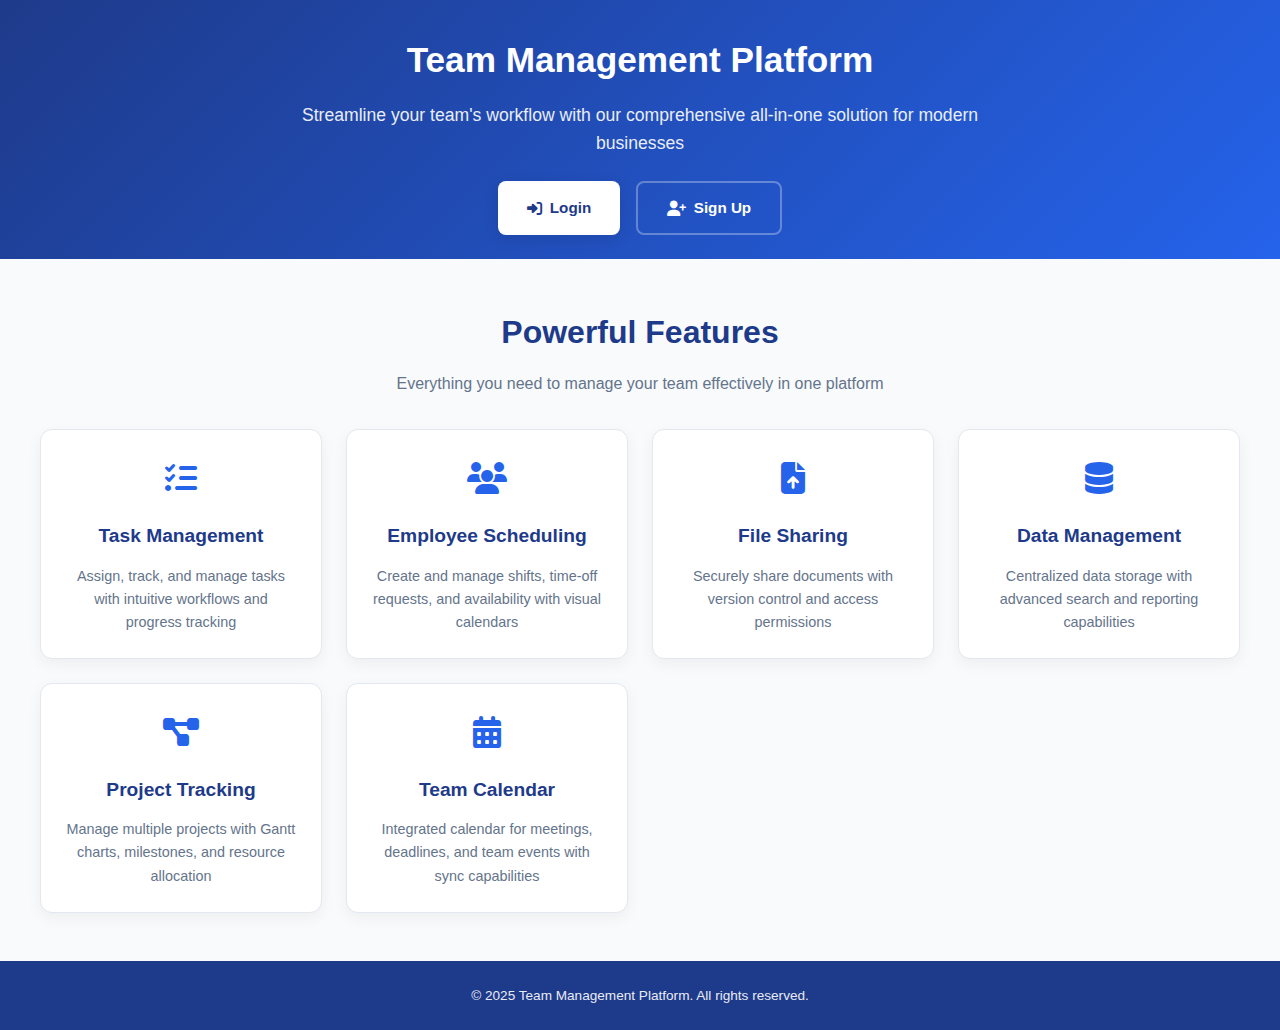
==== index.html @ 7d3462fd "Update index.html" ====
<!DOCTYPE html>
<html lang="en">
<head>
    <meta charset="UTF-8">
    <meta name="viewport" content="width=device-width, initial-scale=1.0">
    <title>Team Management Platform</title>
    <link rel="stylesheet" href="https://cdnjs.cloudflare.com/ajax/libs/font-awesome/6.4.0/css/all.min.css">
    <style>
        :root {
            --primary: #2563eb;
            --primary-dark: #1e3a8a;
            --secondary: #10b981;
            --dark: #1e293b;
            --light: #f8fafc;
            --gray: #64748b;
            --light-gray: #e2e8f0;
        }
        
        * {
            margin: 0;
            padding: 0;
            box-sizing: border-box;
            font-family: 'Segoe UI', Tahoma, Geneva, Verdana, sans-serif;
        }
        
        body {
            background-color: var(--light);
            color: var(--dark);
            line-height: 1.6;
        }
        
        /* Header Styles */
        header {
            background: linear-gradient(135deg, var(--primary-dark) 0%, var(--primary) 100%);
            color: white;
            padding: 2rem 1rem 1.5rem;
            text-align: center;
            position: relative;
            overflow: hidden;
        }
        
        .header-content {
            max-width: 1200px;
            margin: 0 auto;
            position: relative;
            z-index: 2;
        }
        
        h1 {
            font-size: 2.2rem;
            margin-bottom: 0.8rem;
            font-weight: 800;
        }
        
        .subtitle {
            font-size: 1.1rem;
            opacity: 0.9;
            margin-bottom: 1.5rem;
            max-width: 700px;
            margin-left: auto;
            margin-right: auto;
        }
        
        /* Main Content */
        .main-content {
            padding: 3rem 1rem;
        }
        
        .container {
            max-width: 1200px;
            margin: 0 auto;
        }
        
        .section-title {
            text-align: center;
            margin-bottom: 2rem;
        }
        
        .section-title h2 {
            font-size: 2rem;
            color: var(--primary-dark);
            margin-bottom: 0.8rem;
        }
        
        .section-title p {
            color: var(--gray);
            font-size: 1rem;
            max-width: 700px;
            margin: 0 auto;
        }
        
        /* CTA Buttons */
        .cta-buttons {
            display: flex;
            gap: 1rem;
            justify-content: center;
            margin-top: 1.5rem;
        }
        
        .btn {
            display: inline-flex;
            align-items: center;
            justify-content: center;
            padding: 0.8rem 1.8rem;
            border-radius: 8px;
            text-decoration: none;
            font-weight: 600;
            transition: all 0.3s ease;
            font-size: 0.95rem;
        }
        
        .btn-primary {
            background-color: white;
            color: var(--primary-dark);
            box-shadow: 0 4px 15px rgba(0, 0, 0, 0.1);
        }
        
        .btn-primary:hover {
            transform: translateY(-3px);
            box-shadow: 0 6px 20px rgba(0, 0, 0, 0.15);
        }
        
        .btn-secondary {
            background-color: transparent;
            color: white;
            border: 2px solid rgba(255, 255, 255, 0.3);
        }
        
        .btn-secondary:hover {
            background-color: rgba(255, 255, 255, 0.1);
            border-color: white;
            transform: translateY(-3px);
        }
        
        /* Features Section */
        .features {
            display: grid;
            grid-template-columns: repeat(auto-fit, minmax(280px, 1fr));
            gap: 1.5rem;
            margin-top: 2rem;
        }
        
        .feature-card {
            background: white;
            border-radius: 12px;
            padding: 1.5rem;
            box-shadow: 0 5px 15px rgba(0, 0, 0, 0.05);
            transition: all 0.3s ease;
            text-align: center;
            border: 1px solid var(--light-gray);
        }
        
        .feature-card:hover {
            transform: translateY(-10px);
            box-shadow: 0 15px 30px rgba(0, 0, 0, 0.1);
        }
        
        .feature-icon {
            font-size: 2rem;
            color: var(--primary);
            margin-bottom: 1rem;
        }
        
        .feature-card h3 {
            font-size: 1.2rem;
            margin-bottom: 0.8rem;
            color: var(--primary-dark);
        }
        
        .feature-card p {
            color: var(--gray);
            font-size: 0.9rem;
        }
        
        /* Footer */
        footer {
            background-color: var(--primary-dark);
            color: white;
            padding: 1.5rem;
            text-align: center;
        }
        
        .footer-content {
            max-width: 1200px;
            margin: 0 auto;
        }
        
        .footer-content p {
            margin: 0;
            font-size: 0.85rem;
            opacity: 0.9;
        }
        
        /* Responsive Design */
        @media (max-width: 768px) {
            h1 {
                font-size: 1.8rem;
            }
            
            .section-title h2 {
                font-size: 1.6rem;
            }
            
            .cta-buttons {
                flex-direction: column;
                align-items: center;
            }
            
            .btn {
                width: 100%;
                max-width: 220px;
            }
        }
    </style>
</head>
<body>
    <header>
        <div class="header-content">
            <h1>Team Management Platform</h1>
            <p class="subtitle">Streamline your team's workflow with our comprehensive all-in-one solution for modern businesses</p>
            <div class="cta-buttons">
                <a href="login.html" class="btn btn-primary">
                    <i class="fas fa-sign-in-alt" style="margin-right: 8px;"></i> Login
                </a>
                <a href="signup.html" class="btn btn-secondary">
                    <i class="fas fa-user-plus" style="margin-right: 8px;"></i> Sign Up
                </a>
            </div>
        </div>
    </header>

    <main class="main-content">
        <div class="container">
            <div class="section-title">
                <h2>Powerful Features</h2>
                <p>Everything you need to manage your team effectively in one platform</p>
            </div>
            
            <div class="features">
                <div class="feature-card">
                    <div class="feature-icon">
                        <i class="fas fa-tasks"></i>
                    </div>
                    <h3>Task Management</h3>
                    <p>Assign, track, and manage tasks with intuitive workflows and progress tracking</p>
                </div>
                
                <div class="feature-card">
                    <div class="feature-icon">
                        <i class="fas fa-users"></i>
                    </div>
                    <h3>Employee Scheduling</h3>
                    <p>Create and manage shifts, time-off requests, and availability with visual calendars</p>
                </div>
                
                <div class="feature-card">
                    <div class="feature-icon">
                        <i class="fas fa-file-upload"></i>
                    </div>
                    <h3>File Sharing</h3>
                    <p>Securely share documents with version control and access permissions</p>
                </div>
                
                <div class="feature-card">
                    <div class="feature-icon">
                        <i class="fas fa-database"></i>
                    </div>
                    <h3>Data Management</h3>
                    <p>Centralized data storage with advanced search and reporting capabilities</p>
                </div>
                
                <div class="feature-card">
                    <div class="feature-icon">
                        <i class="fas fa-project-diagram"></i>
                    </div>
                    <h3>Project Tracking</h3>
                    <p>Manage multiple projects with Gantt charts, milestones, and resource allocation</p>
                </div>
                
                <div class="feature-card">
                    <div class="feature-icon">
                        <i class="fas fa-calendar-alt"></i>
                    </div>
                    <h3>Team Calendar</h3>
                    <p>Integrated calendar for meetings, deadlines, and team events with sync capabilities</p>
                </div>
            </div>
        </div>
    </main>

    <footer>
        <div class="footer-content">
            <p>&copy; 2025 Team Management Platform. All rights reserved.</p>
        </div>
    </footer>

    <script>
        // Simple animation on scroll
        document.addEventListener('DOMContentLoaded', function() {
            const featureCards = document.querySelectorAll('.feature-card');
            
            const observer = new IntersectionObserver((entries) => {
                entries.forEach(entry => {
                    if (entry.isIntersecting) {
                        entry.target.style.opacity = 1;
                        entry.target.style.transform = 'translateY(0)';
                    }
                });
            }, { threshold: 0.1 });
            
            featureCards.forEach(card => {
                card.style.opacity = 0;
                card.style.transform = 'translateY(20px)';
                card.style.transition = 'all 0.6s ease';
                observer.observe(card);
            });
            
            // Service worker registration for PWA (optional)
            if ('serviceWorker' in navigator) {
                window.addEventListener('load', () => {
                    navigator.serviceWorker.register('/sw.js')
                        .then(registration => {
                            console.log('ServiceWorker registration successful');
                        })
                        .catch(err => {
                            console.log('ServiceWorker registration failed: ', err);
                        });
                });
            }
        });
    </script>
</body>
</html>
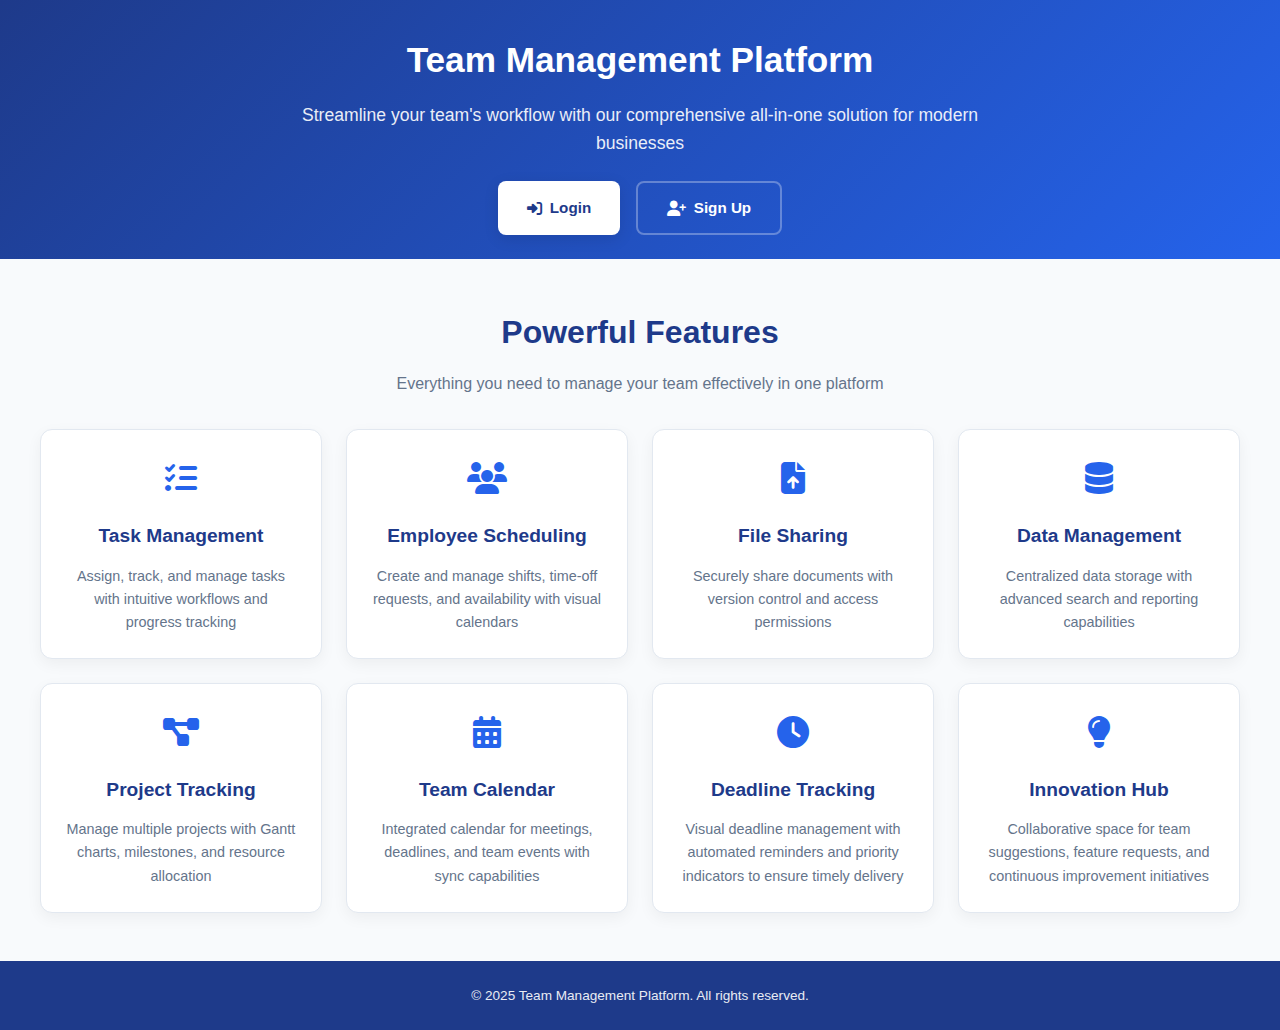
==== commit 6eeaad38: "Update index.html" ====
--- a/index.html
+++ b/index.html
@@ -284,6 +284,22 @@
                     <h3>Team Calendar</h3>
                     <p>Integrated calendar for meetings, deadlines, and team events with sync capabilities</p>
                 </div>
+                
+                <div class="feature-card">
+                    <div class="feature-icon">
+                        <i class="fas fa-clock"></i>
+                    </div>
+                    <h3>Deadline Tracking</h3>
+                    <p>Visual deadline management with automated reminders and priority indicators to ensure timely delivery</p>
+                </div>
+                
+                <div class="feature-card">
+                    <div class="feature-icon">
+                        <i class="fas fa-lightbulb"></i>
+                    </div>
+                    <h3>Innovation Hub</h3>
+                    <p>Collaborative space for team suggestions, feature requests, and continuous improvement initiatives</p>
+                </div>
             </div>
         </div>
     </main>
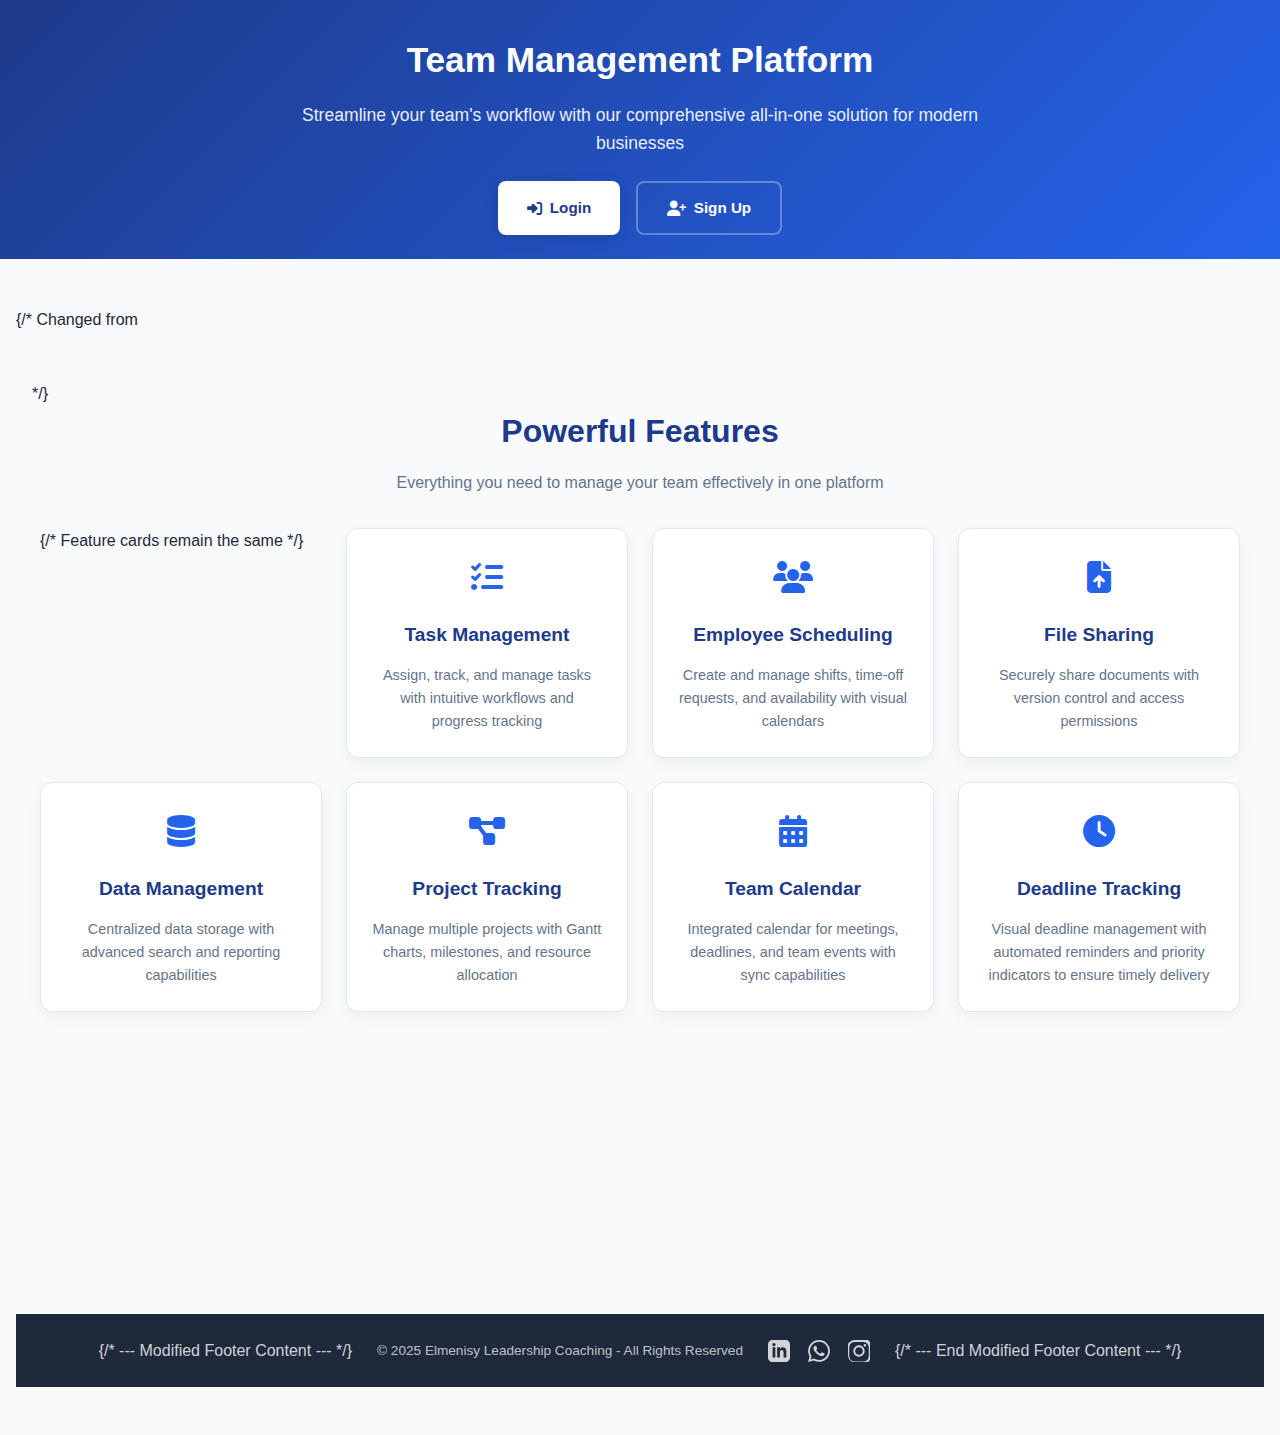
==== commit 62b9bfa7: "Update index.html" ====
--- a/index.html
+++ b/index.html
@@ -4,6 +4,7 @@
     <meta charset="UTF-8">
     <meta name="viewport" content="width=device-width, initial-scale=1.0">
     <title>Team Management Platform</title>
+    <!-- Font Awesome - Keep this if you use it elsewhere, though footer icons are SVG now -->
     <link rel="stylesheet" href="https://cdnjs.cloudflare.com/ajax/libs/font-awesome/6.4.0/css/all.min.css">
     <style>
         :root {
@@ -15,20 +16,28 @@
             --gray: #64748b;
             --light-gray: #e2e8f0;
         }
-        
+
         * {
             margin: 0;
             padding: 0;
             box-sizing: border-box;
             font-family: 'Segoe UI', Tahoma, Geneva, Verdana, sans-serif;
         }
-        
+
         body {
             background-color: var(--light);
             color: var(--dark);
             line-height: 1.6;
-        }
-        
+            display: flex; /* Added for sticky footer */
+            flex-direction: column; /* Added for sticky footer */
+            min-height: 100vh; /* Added for sticky footer */
+        }
+
+        main { /* Renamed from .main-content to main */
+            flex-grow: 1; /* Allow main content to grow */
+            padding: 3rem 1rem;
+        }
+
         /* Header Styles */
         header {
             background: linear-gradient(135deg, var(--primary-dark) 0%, var(--primary) 100%);
@@ -38,20 +47,20 @@
             position: relative;
             overflow: hidden;
         }
-        
+
         .header-content {
             max-width: 1200px;
             margin: 0 auto;
             position: relative;
             z-index: 2;
         }
-        
+
         h1 {
             font-size: 2.2rem;
             margin-bottom: 0.8rem;
             font-weight: 800;
         }
-        
+
         .subtitle {
             font-size: 1.1rem;
             opacity: 0.9;
@@ -60,35 +69,31 @@
             margin-left: auto;
             margin-right: auto;
         }
-        
-        /* Main Content */
-        .main-content {
-            padding: 3rem 1rem;
-        }
-        
+
+        /* Main Content Styling */
         .container {
             max-width: 1200px;
             margin: 0 auto;
         }
-        
+
         .section-title {
             text-align: center;
             margin-bottom: 2rem;
         }
-        
+
         .section-title h2 {
             font-size: 2rem;
             color: var(--primary-dark);
             margin-bottom: 0.8rem;
         }
-        
+
         .section-title p {
             color: var(--gray);
             font-size: 1rem;
             max-width: 700px;
             margin: 0 auto;
         }
-        
+
         /* CTA Buttons */
         .cta-buttons {
             display: flex;
@@ -96,7 +101,7 @@
             justify-content: center;
             margin-top: 1.5rem;
         }
-        
+
         .btn {
             display: inline-flex;
             align-items: center;
@@ -108,30 +113,30 @@
             transition: all 0.3s ease;
             font-size: 0.95rem;
         }
-        
+
         .btn-primary {
             background-color: white;
             color: var(--primary-dark);
             box-shadow: 0 4px 15px rgba(0, 0, 0, 0.1);
         }
-        
+
         .btn-primary:hover {
             transform: translateY(-3px);
             box-shadow: 0 6px 20px rgba(0, 0, 0, 0.15);
         }
-        
+
         .btn-secondary {
             background-color: transparent;
             color: white;
             border: 2px solid rgba(255, 255, 255, 0.3);
         }
-        
+
         .btn-secondary:hover {
             background-color: rgba(255, 255, 255, 0.1);
             border-color: white;
             transform: translateY(-3px);
         }
-        
+
         /* Features Section */
         .features {
             display: grid;
@@ -139,7 +144,7 @@
             gap: 1.5rem;
             margin-top: 2rem;
         }
-        
+
         .feature-card {
             background: white;
             border-radius: 12px;
@@ -148,68 +153,109 @@
             transition: all 0.3s ease;
             text-align: center;
             border: 1px solid var(--light-gray);
-        }
-        
+             /* Initial state for animation */
+             opacity: 0;
+             transform: translateY(20px);
+        }
+
+        /* Feature card hover moved to JS IntersectionObserver for entry animation */
+        /* Feature card direct hover effect */
         .feature-card:hover {
-            transform: translateY(-10px);
-            box-shadow: 0 15px 30px rgba(0, 0, 0, 0.1);
-        }
-        
+            transform: translateY(-5px) !important; /* Less jump than entry, use important to override observer style temporarily */
+            box-shadow: 0 10px 25px rgba(0, 0, 0, 0.08);
+        }
+
         .feature-icon {
             font-size: 2rem;
             color: var(--primary);
             margin-bottom: 1rem;
         }
-        
+
         .feature-card h3 {
             font-size: 1.2rem;
             margin-bottom: 0.8rem;
             color: var(--primary-dark);
         }
-        
+
         .feature-card p {
             color: var(--gray);
             font-size: 0.9rem;
         }
-        
-        /* Footer */
+
+        /* --- Footer Styling - Modified --- */
         footer {
-            background-color: var(--primary-dark);
-            color: white;
-            padding: 1.5rem;
-            text-align: center;
-        }
-        
+            background-color: var(--dark); /* Using --dark for better contrast */
+            color: rgba(255, 255, 255, 0.8); /* Default text/icon color */
+            padding: 1.5rem; /* Adjusted padding */
+            text-align: center; /* Fallback alignment */
+            margin-top: auto; /* Pushes footer down */
+        }
+
         .footer-content {
             max-width: 1200px;
             margin: 0 auto;
-        }
-        
-        .footer-content p {
-            margin: 0;
+            display: flex; /* Activate Flexbox */
+            justify-content: center; /* Center the items */
+            align-items: center; /* Vertically align */
+            flex-wrap: wrap; /* Allow wrapping */
+            gap: 25px; /* Space between text and icons block */
+        }
+
+        .footer-text {
             font-size: 0.85rem;
             opacity: 0.9;
-        }
-        
+            text-align: center; /* Ensure center alignment if wrapped */
+        }
+
+        .social-icons {
+            display: flex; /* Align icons horizontally */
+            gap: 18px; /* Space between icons */
+            align-items: center;
+        }
+
+        .social-icons a {
+            color: inherit; /* Inherit from .footer-content */
+            text-decoration: none;
+            display: inline-block;
+            transition: transform 0.3s ease, color 0.3s ease;
+        }
+
+        .social-icons a:hover {
+            color: #ffffff; /* Brighter white on hover */
+            transform: translateY(-2px); /* Slight lift effect */
+        }
+
+        .social-icons svg {
+            width: 22px; /* Consistent size */
+            height: 22px;
+            fill: currentColor; /* Use link color */
+            vertical-align: middle;
+        }
+        /* --- End Footer Styling --- */
+
         /* Responsive Design */
         @media (max-width: 768px) {
             h1 {
                 font-size: 1.8rem;
             }
-            
+
             .section-title h2 {
                 font-size: 1.6rem;
             }
-            
+
             .cta-buttons {
                 flex-direction: column;
                 align-items: center;
             }
-            
+
             .btn {
                 width: 100%;
                 max-width: 220px;
             }
+             /* Responsive Footer */
+             .footer-content {
+                 flex-direction: column; /* Stack items vertically */
+             }
         }
     </style>
 </head>
@@ -229,22 +275,23 @@
         </div>
     </header>
 
-    <main class="main-content">
+    <main> {/* Changed from <main class="main-content"> */}
         <div class="container">
             <div class="section-title">
                 <h2>Powerful Features</h2>
                 <p>Everything you need to manage your team effectively in one platform</p>
             </div>
-            
+
             <div class="features">
-                <div class="feature-card">
+                {/* Feature cards remain the same */}
+                 <div class="feature-card">
                     <div class="feature-icon">
                         <i class="fas fa-tasks"></i>
                     </div>
                     <h3>Task Management</h3>
                     <p>Assign, track, and manage tasks with intuitive workflows and progress tracking</p>
                 </div>
-                
+
                 <div class="feature-card">
                     <div class="feature-icon">
                         <i class="fas fa-users"></i>
@@ -252,7 +299,7 @@
                     <h3>Employee Scheduling</h3>
                     <p>Create and manage shifts, time-off requests, and availability with visual calendars</p>
                 </div>
-                
+
                 <div class="feature-card">
                     <div class="feature-icon">
                         <i class="fas fa-file-upload"></i>
@@ -260,7 +307,7 @@
                     <h3>File Sharing</h3>
                     <p>Securely share documents with version control and access permissions</p>
                 </div>
-                
+
                 <div class="feature-card">
                     <div class="feature-icon">
                         <i class="fas fa-database"></i>
@@ -268,7 +315,7 @@
                     <h3>Data Management</h3>
                     <p>Centralized data storage with advanced search and reporting capabilities</p>
                 </div>
-                
+
                 <div class="feature-card">
                     <div class="feature-icon">
                         <i class="fas fa-project-diagram"></i>
@@ -276,7 +323,7 @@
                     <h3>Project Tracking</h3>
                     <p>Manage multiple projects with Gantt charts, milestones, and resource allocation</p>
                 </div>
-                
+
                 <div class="feature-card">
                     <div class="feature-icon">
                         <i class="fas fa-calendar-alt"></i>
@@ -284,7 +331,7 @@
                     <h3>Team Calendar</h3>
                     <p>Integrated calendar for meetings, deadlines, and team events with sync capabilities</p>
                 </div>
-                
+
                 <div class="feature-card">
                     <div class="feature-icon">
                         <i class="fas fa-clock"></i>
@@ -292,7 +339,7 @@
                     <h3>Deadline Tracking</h3>
                     <p>Visual deadline management with automated reminders and priority indicators to ensure timely delivery</p>
                 </div>
-                
+
                 <div class="feature-card">
                     <div class="feature-icon">
                         <i class="fas fa-lightbulb"></i>
@@ -306,7 +353,20 @@
 
     <footer>
         <div class="footer-content">
-            <p>&copy; 2025 Team Management Platform. All rights reserved.</p>
+             {/* --- Modified Footer Content --- */}
+            <span class="footer-text">© 2025 Elmenisy Leadership Coaching - All Rights Reserved</span>
+            <div class="social-icons">
+                <a href="https://www.linkedin.com/in/mohamedmenisy17/" target="_blank" rel="noopener noreferrer" aria-label="LinkedIn Profile">
+                    <svg xmlns="http://www.w3.org/2000/svg" viewBox="0 0 24 24"><path d="M19 0h-14c-2.761 0-5 2.239-5 5v14c0 2.761 2.239 5 5 5h14c2.762 0 5-2.239 5-5v-14c0-2.761-2.238-5-5-5zm-11 19h-3v-11h3v11zm-1.5-12.268c-.966 0-1.75-.79-1.75-1.764s.784-1.764 1.75-1.764 1.75.79 1.75 1.764-.783 1.764-1.75 1.764zm13.5 12.268h-3v-5.604c0-3.368-4-3.113-4 0v5.604h-3v-11h3v1.765c1.396-2.586 7-2.777 7 2.476v6.759z"/></svg>
+                </a>
+                <a href="https://wa.me/201014527321" target="_blank" rel="noopener noreferrer" aria-label="WhatsApp Chat">
+                    <svg xmlns="http://www.w3.org/2000/svg" viewBox="0 0 24 24"><path d="M.057 24l1.687-6.163c-1.041-1.804-1.588-3.849-1.587-5.946.003-6.556 5.338-11.891 11.893-11.891 3.181.001 6.167 1.24 8.413 3.488 2.245 2.248 3.481 5.236 3.48 8.414-.003 6.557-5.338 11.892-11.893 11.892-1.99-.001-3.951-.5-5.688-1.448l-6.305 1.654zm6.597-3.807c1.676.995 3.276 1.591 5.392 1.592 5.448 0 9.886-4.434 9.889-9.885.002-5.462-4.415-9.89-9.881-9.892-5.452 0-9.887 4.434-9.889 9.884-.001 2.225.651 3.891 1.746 5.634l-.999 3.648 3.742-.981zm11.387-5.464c-.074-.124-.272-.198-.57-.347-.297-.149-1.758-.868-2.031-.967-.272-.099-.47-.149-.669.149-.198.297-.768.967-.941 1.165-.173.198-.347.223-.644.074-.297-.149-1.255-.462-2.39-1.475-.883-.788-1.48-1.761-1.653-2.059-.173-.297-.018-.458.13-.606.134-.133.297-.347.446-.521.151-.172.2-.296.3-.495.099-.198.05-.372-.025-.521-.075-.148-.669-1.611-.916-2.206-.242-.579-.487-.5-.669-.51-.173-.008-.371-.01-.57-.01s-.521.074-.792.372c-.272.296-1.04 1.016-1.04 2.479 0 1.462 1.065 2.875 1.213 3.074.149.198 2.096 3.2 5.077 4.487.709.306 1.262.489 1.694.626.712.226 1.36.194 1.872.118.571-.085 1.758-.719 2.006-1.413.248-.695.248-1.29.173-1.414z"/></svg>
+                </a>
+                <a href="https://www.instagram.com/mohamed_menisyy/profilecard/?igsh=d3ZwZDM4czRqMzB2" target="_blank" rel="noopener noreferrer" aria-label="Instagram Profile">
+                    <svg xmlns="http://www.w3.org/2000/svg" viewBox="0 0 24 24"><path d="M12 2.163c3.204 0 3.584.012 4.85.07 1.172.053 1.905.33 2.46.538.7.268 1.192.64 1.64 1.092.45.447.83 1.004 1.093 1.64.208.555.485 1.288.538 2.46.058 1.265.07 1.646.07 4.85s-.012 3.584-.07 4.85c-.053 1.172-.33 1.905-.538 2.46-.268.7-.64 1.192-1.092 1.64-.447.45-.997.827-1.64 1.093-.555.208-1.288.485-2.46.538-1.265.058-1.646.07-4.85.07s-3.584-.012-4.85-.07c-1.172-.053-1.905-.33-2.46-.538-.697-.268-1.19-.64-1.64-1.093-.45-.447-.827-.997-1.093-1.64-.208-.555-.485-1.288-.538-2.46-.058-1.265-.07-1.646-.07-4.85s.012-3.584.07-4.85c.053-1.172.33-1.905.538-2.46.268-.697.64-1.19 1.093-1.64.45-.45.997-.827 1.64-1.093.555-.208 1.288-.485 2.46-.538 1.265-.058 1.646-.07 4.85-.07zm0-2.163c-3.259 0-3.667.014-4.947.072-1.356.06-2.31.344-3.174.732-.884.396-1.627.96-2.377 1.71-.755.752-1.318 1.494-1.716 2.378-.386.863-.67 1.818-.73 3.172C.014 8.333 0 8.741 0 12s.014 3.667.072 4.947c.06 1.356.344 2.31.73 3.174.396.884.96 1.627 1.716 2.377.752.755 1.494 1.318 2.378 1.716.863.386 1.818.67 3.172.73 1.28.058 1.688.072 4.947.072s3.667-.014 4.947-.072c1.356-.06 2.31-.344 3.174-.73.884-.396 1.627-.96 2.377-1.716.755-.752 1.318-1.494 1.716-2.378.386-.863.67-1.818.73-3.172.058-1.28.072-1.688.072-4.947s-.014-3.667-.072-4.947c-.06-1.356-.344-2.31-.73-3.174-.396-.884-.96-1.627-1.716-2.377-.752-.755-1.494-1.318-2.378-1.716-.863-.386-1.818-.67-3.172-.73C15.667.014 15.259 0 12 0zm0 5.838c-3.403 0-6.162 2.759-6.162 6.162s2.759 6.162 6.162 6.162 6.162-2.759 6.162-6.162S15.403 5.838 12 5.838zm0 10.333c-2.306 0-4.171-1.865-4.171-4.171s1.865-4.171 4.171-4.171 4.171 1.865 4.171 4.171-1.865 4.171-4.171 4.171zm6.406-11.845c-.796 0-1.441.645-1.441 1.44s.645 1.44 1.441 1.44c.795 0 1.439-.645 1.439-1.44s-.644-1.44-1.439-1.44z"/></svg>
+                </a>
+            </div>
+             {/* --- End Modified Footer Content --- */}
         </div>
     </footer>
 
@@ -314,23 +374,30 @@
         // Simple animation on scroll
         document.addEventListener('DOMContentLoaded', function() {
             const featureCards = document.querySelectorAll('.feature-card');
-            
-            const observer = new IntersectionObserver((entries) => {
-                entries.forEach(entry => {
-                    if (entry.isIntersecting) {
-                        entry.target.style.opacity = 1;
-                        entry.target.style.transform = 'translateY(0)';
-                    }
+
+            if ("IntersectionObserver" in window) { // Check if supported
+                const observer = new IntersectionObserver((entries) => {
+                    entries.forEach(entry => {
+                        if (entry.isIntersecting) {
+                            entry.target.style.opacity = 1;
+                            entry.target.style.transform = 'translateY(0)';
+                            observer.unobserve(entry.target); // Optional: stop observing once animated
+                        }
+                    });
+                }, { threshold: 0.1 });
+
+                featureCards.forEach(card => {
+                    // Initial state is now set in CSS
+                    observer.observe(card);
                 });
-            }, { threshold: 0.1 });
-            
-            featureCards.forEach(card => {
-                card.style.opacity = 0;
-                card.style.transform = 'translateY(20px)';
-                card.style.transition = 'all 0.6s ease';
-                observer.observe(card);
-            });
-            
+            } else {
+                // Fallback for browsers without IntersectionObserver
+                featureCards.forEach(card => {
+                    card.style.opacity = 1;
+                    card.style.transform = 'translateY(0)';
+                });
+            }
+
             // Service worker registration for PWA (optional)
             if ('serviceWorker' in navigator) {
                 window.addEventListener('load', () => {
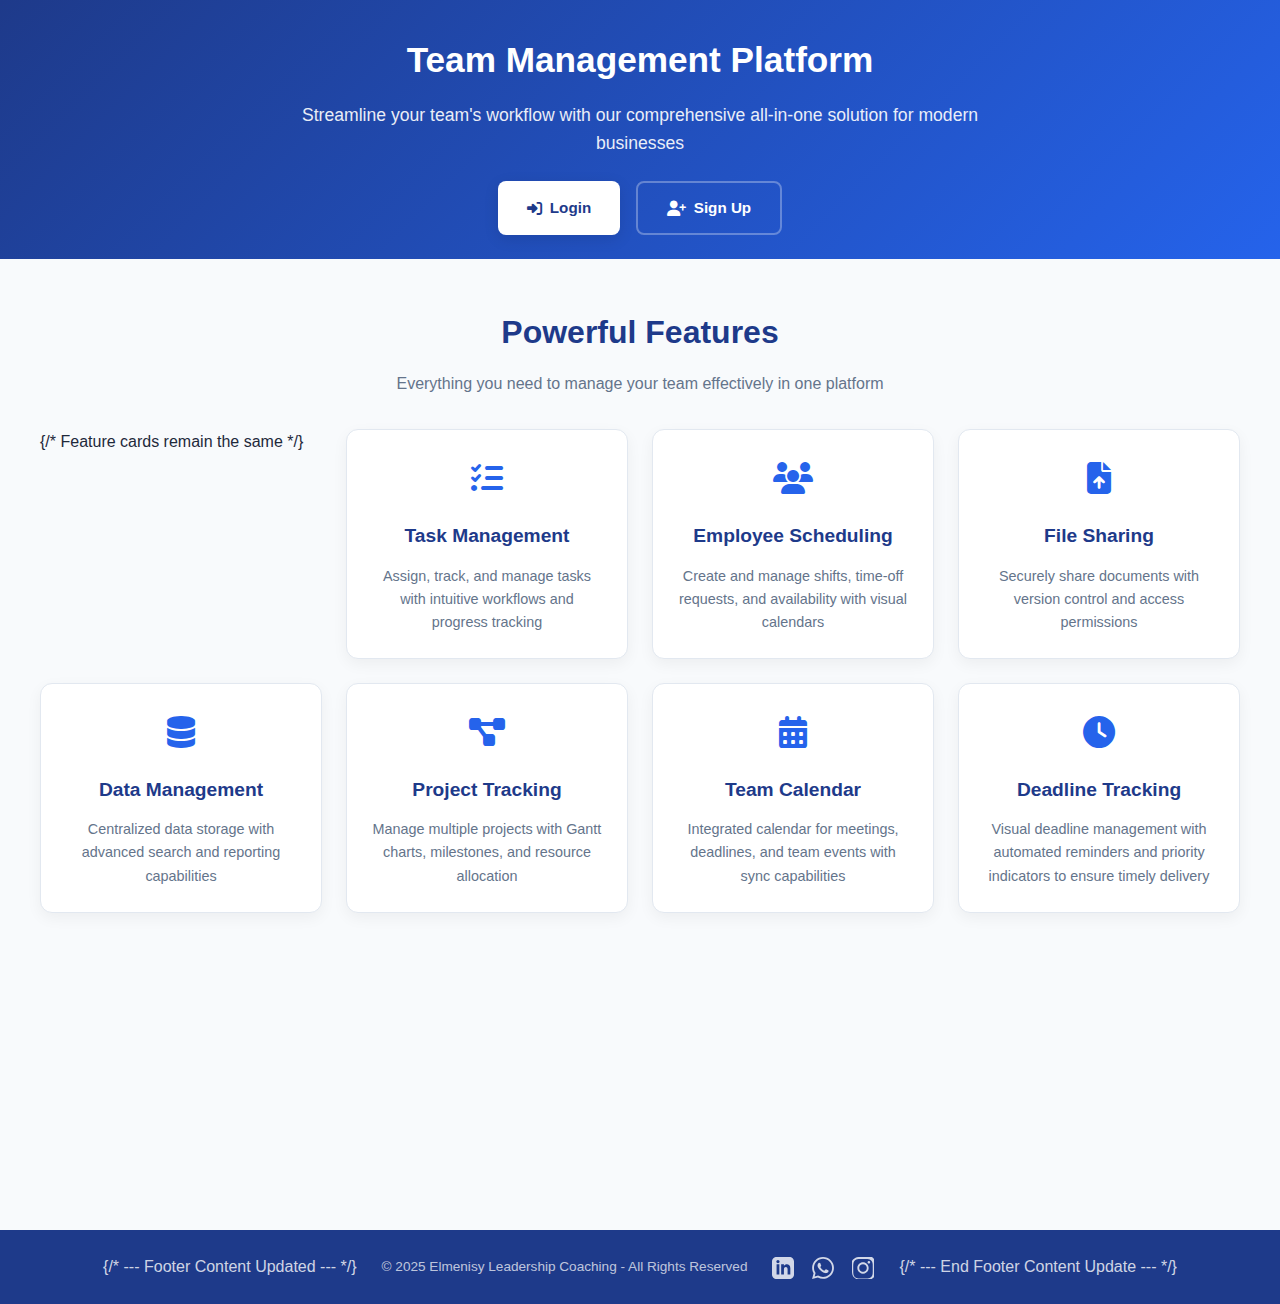
==== commit 0bbe8f46: "Update index.html" ====
--- a/index.html
+++ b/index.html
@@ -4,7 +4,6 @@
     <meta charset="UTF-8">
     <meta name="viewport" content="width=device-width, initial-scale=1.0">
     <title>Team Management Platform</title>
-    <!-- Font Awesome - Keep this if you use it elsewhere, though footer icons are SVG now -->
     <link rel="stylesheet" href="https://cdnjs.cloudflare.com/ajax/libs/font-awesome/6.4.0/css/all.min.css">
     <style>
         :root {
@@ -28,14 +27,6 @@
             background-color: var(--light);
             color: var(--dark);
             line-height: 1.6;
-            display: flex; /* Added for sticky footer */
-            flex-direction: column; /* Added for sticky footer */
-            min-height: 100vh; /* Added for sticky footer */
-        }
-
-        main { /* Renamed from .main-content to main */
-            flex-grow: 1; /* Allow main content to grow */
-            padding: 3rem 1rem;
         }
 
         /* Header Styles */
@@ -70,7 +61,13 @@
             margin-right: auto;
         }
 
-        /* Main Content Styling */
+        /* Main Content */
+        .main-content {
+            padding: 3rem 1rem;
+             /* Ensure there's enough space above footer */
+             padding-bottom: 4rem; /* Added padding */
+        }
+
         .container {
             max-width: 1200px;
             margin: 0 auto;
@@ -153,15 +150,13 @@
             transition: all 0.3s ease;
             text-align: center;
             border: 1px solid var(--light-gray);
-             /* Initial state for animation */
+            /* Initial state for animation (if using JS) */
              opacity: 0;
              transform: translateY(20px);
         }
 
-        /* Feature card hover moved to JS IntersectionObserver for entry animation */
-        /* Feature card direct hover effect */
-        .feature-card:hover {
-            transform: translateY(-5px) !important; /* Less jump than entry, use important to override observer style temporarily */
+        .feature-card:hover { /* Direct hover effect */
+            transform: translateY(-5px) !important; /* Less jump than observer, override observer if needed */
             box-shadow: 0 10px 25px rgba(0, 0, 0, 0.08);
         }
 
@@ -182,56 +177,66 @@
             font-size: 0.9rem;
         }
 
-        /* --- Footer Styling - Modified --- */
+        /* Footer */
         footer {
-            background-color: var(--dark); /* Using --dark for better contrast */
-            color: rgba(255, 255, 255, 0.8); /* Default text/icon color */
-            padding: 1.5rem; /* Adjusted padding */
-            text-align: center; /* Fallback alignment */
-            margin-top: auto; /* Pushes footer down */
+            background-color: var(--primary-dark); /* Keep original background */
+            color: rgba(255, 255, 255, 0.8); /* Softer white for text/icons */
+            padding: 1.5rem;
+            text-align: center;
+            margin-top: auto; /* Helps push down if content is short */
         }
 
         .footer-content {
             max-width: 1200px;
             margin: 0 auto;
-            display: flex; /* Activate Flexbox */
-            justify-content: center; /* Center the items */
-            align-items: center; /* Vertically align */
-            flex-wrap: wrap; /* Allow wrapping */
-            gap: 25px; /* Space between text and icons block */
-        }
-
-        .footer-text {
+             /* --- Footer Layout Changes --- */
+            display: flex;
+            justify-content: center; /* Center items horizontally */
+            align-items: center;    /* Center items vertically */
+            flex-wrap: wrap;       /* Allow wrapping on small screens */
+            gap: 25px;             /* Space between text and icons */
+             /* --- End Footer Layout Changes --- */
+        }
+
+        /* Original p styling removed as we use span/div now */
+        /* .footer-content p {
+            margin: 0;
             font-size: 0.85rem;
             opacity: 0.9;
-            text-align: center; /* Ensure center alignment if wrapped */
+        } */
+
+         /* --- Styles for New Footer Elements --- */
+        .footer-text {
+            font-size: 0.85rem; /* Match original p style */
+            opacity: 0.9;       /* Match original p style */
+            text-align: center; /* Ensure centered if it wraps alone */
         }
 
         .social-icons {
-            display: flex; /* Align icons horizontally */
-            gap: 18px; /* Space between icons */
+            display: flex;
+            gap: 18px;
             align-items: center;
         }
 
         .social-icons a {
-            color: inherit; /* Inherit from .footer-content */
+            color: inherit; /* Use footer's color */
             text-decoration: none;
             display: inline-block;
             transition: transform 0.3s ease, color 0.3s ease;
         }
 
         .social-icons a:hover {
-            color: #ffffff; /* Brighter white on hover */
-            transform: translateY(-2px); /* Slight lift effect */
+            color: #ffffff; /* Brighter white */
+            transform: translateY(-2px);
         }
 
         .social-icons svg {
-            width: 22px; /* Consistent size */
+            width: 22px;
             height: 22px;
-            fill: currentColor; /* Use link color */
+            fill: currentColor;
             vertical-align: middle;
         }
-        /* --- End Footer Styling --- */
+         /* --- End Styles for New Footer Elements --- */
 
         /* Responsive Design */
         @media (max-width: 768px) {
@@ -252,10 +257,13 @@
                 width: 100%;
                 max-width: 220px;
             }
-             /* Responsive Footer */
-             .footer-content {
-                 flex-direction: column; /* Stack items vertically */
-             }
+
+            /* --- Responsive Footer --- */
+            .footer-content {
+                 flex-direction: column; /* Stack footer items */
+                 gap: 15px; /* Adjust gap for vertical layout */
+            }
+            /* --- End Responsive Footer --- */
         }
     </style>
 </head>
@@ -275,7 +283,7 @@
         </div>
     </header>
 
-    <main> {/* Changed from <main class="main-content"> */}
+    <main class="main-content">
         <div class="container">
             <div class="section-title">
                 <h2>Powerful Features</h2>
@@ -353,7 +361,7 @@
 
     <footer>
         <div class="footer-content">
-             {/* --- Modified Footer Content --- */}
+             {/* --- Footer Content Updated --- */}
             <span class="footer-text">© 2025 Elmenisy Leadership Coaching - All Rights Reserved</span>
             <div class="social-icons">
                 <a href="https://www.linkedin.com/in/mohamedmenisy17/" target="_blank" rel="noopener noreferrer" aria-label="LinkedIn Profile">
@@ -366,7 +374,7 @@
                     <svg xmlns="http://www.w3.org/2000/svg" viewBox="0 0 24 24"><path d="M12 2.163c3.204 0 3.584.012 4.85.07 1.172.053 1.905.33 2.46.538.7.268 1.192.64 1.64 1.092.45.447.83 1.004 1.093 1.64.208.555.485 1.288.538 2.46.058 1.265.07 1.646.07 4.85s-.012 3.584-.07 4.85c-.053 1.172-.33 1.905-.538 2.46-.268.7-.64 1.192-1.092 1.64-.447.45-.997.827-1.64 1.093-.555.208-1.288.485-2.46.538-1.265.058-1.646.07-4.85.07s-3.584-.012-4.85-.07c-1.172-.053-1.905-.33-2.46-.538-.697-.268-1.19-.64-1.64-1.093-.45-.447-.827-.997-1.093-1.64-.208-.555-.485-1.288-.538-2.46-.058-1.265-.07-1.646-.07-4.85s.012-3.584.07-4.85c.053-1.172.33-1.905.538-2.46.268-.697.64-1.19 1.093-1.64.45-.45.997-.827 1.64-1.093.555-.208 1.288-.485 2.46-.538 1.265-.058 1.646-.07 4.85-.07zm0-2.163c-3.259 0-3.667.014-4.947.072-1.356.06-2.31.344-3.174.732-.884.396-1.627.96-2.377 1.71-.755.752-1.318 1.494-1.716 2.378-.386.863-.67 1.818-.73 3.172C.014 8.333 0 8.741 0 12s.014 3.667.072 4.947c.06 1.356.344 2.31.73 3.174.396.884.96 1.627 1.716 2.377.752.755 1.494 1.318 2.378 1.716.863.386 1.818.67 3.172.73 1.28.058 1.688.072 4.947.072s3.667-.014 4.947-.072c1.356-.06 2.31-.344 3.174-.73.884-.396 1.627-.96 2.377-1.716.755-.752 1.318-1.494 1.716-2.378.386-.863.67-1.818.73-3.172.058-1.28.072-1.688.072-4.947s-.014-3.667-.072-4.947c-.06-1.356-.344-2.31-.73-3.174-.396-.884-.96-1.627-1.716-2.377-.752-.755-1.494-1.318-2.378-1.716-.863-.386-1.818-.67-3.172-.73C15.667.014 15.259 0 12 0zm0 5.838c-3.403 0-6.162 2.759-6.162 6.162s2.759 6.162 6.162 6.162 6.162-2.759 6.162-6.162S15.403 5.838 12 5.838zm0 10.333c-2.306 0-4.171-1.865-4.171-4.171s1.865-4.171 4.171-4.171 4.171 1.865 4.171 4.171-1.865 4.171-4.171 4.171zm6.406-11.845c-.796 0-1.441.645-1.441 1.44s.645 1.44 1.441 1.44c.795 0 1.439-.645 1.439-1.44s-.644-1.44-1.439-1.44z"/></svg>
                 </a>
             </div>
-             {/* --- End Modified Footer Content --- */}
+            {/* --- End Footer Content Update --- */}
         </div>
     </footer>
 
@@ -375,30 +383,34 @@
         document.addEventListener('DOMContentLoaded', function() {
             const featureCards = document.querySelectorAll('.feature-card');
 
-            if ("IntersectionObserver" in window) { // Check if supported
+            // Check if IntersectionObserver is supported
+            if ("IntersectionObserver" in window) {
                 const observer = new IntersectionObserver((entries) => {
                     entries.forEach(entry => {
                         if (entry.isIntersecting) {
                             entry.target.style.opacity = 1;
                             entry.target.style.transform = 'translateY(0)';
-                            observer.unobserve(entry.target); // Optional: stop observing once animated
+                            // Optional: stop observing after animation
+                            // observer.unobserve(entry.target);
                         }
+                        // Note: No 'else' block to reset, animation runs once on entry
                     });
                 }, { threshold: 0.1 });
 
                 featureCards.forEach(card => {
-                    // Initial state is now set in CSS
+                    // Initial state is set in CSS now
                     observer.observe(card);
                 });
             } else {
-                // Fallback for browsers without IntersectionObserver
-                featureCards.forEach(card => {
+                // Fallback for older browsers
+                 featureCards.forEach(card => {
                     card.style.opacity = 1;
                     card.style.transform = 'translateY(0)';
                 });
             }
 
             // Service worker registration for PWA (optional)
+            // (Kept as is from original code)
             if ('serviceWorker' in navigator) {
                 window.addEventListener('load', () => {
                     navigator.serviceWorker.register('/sw.js')
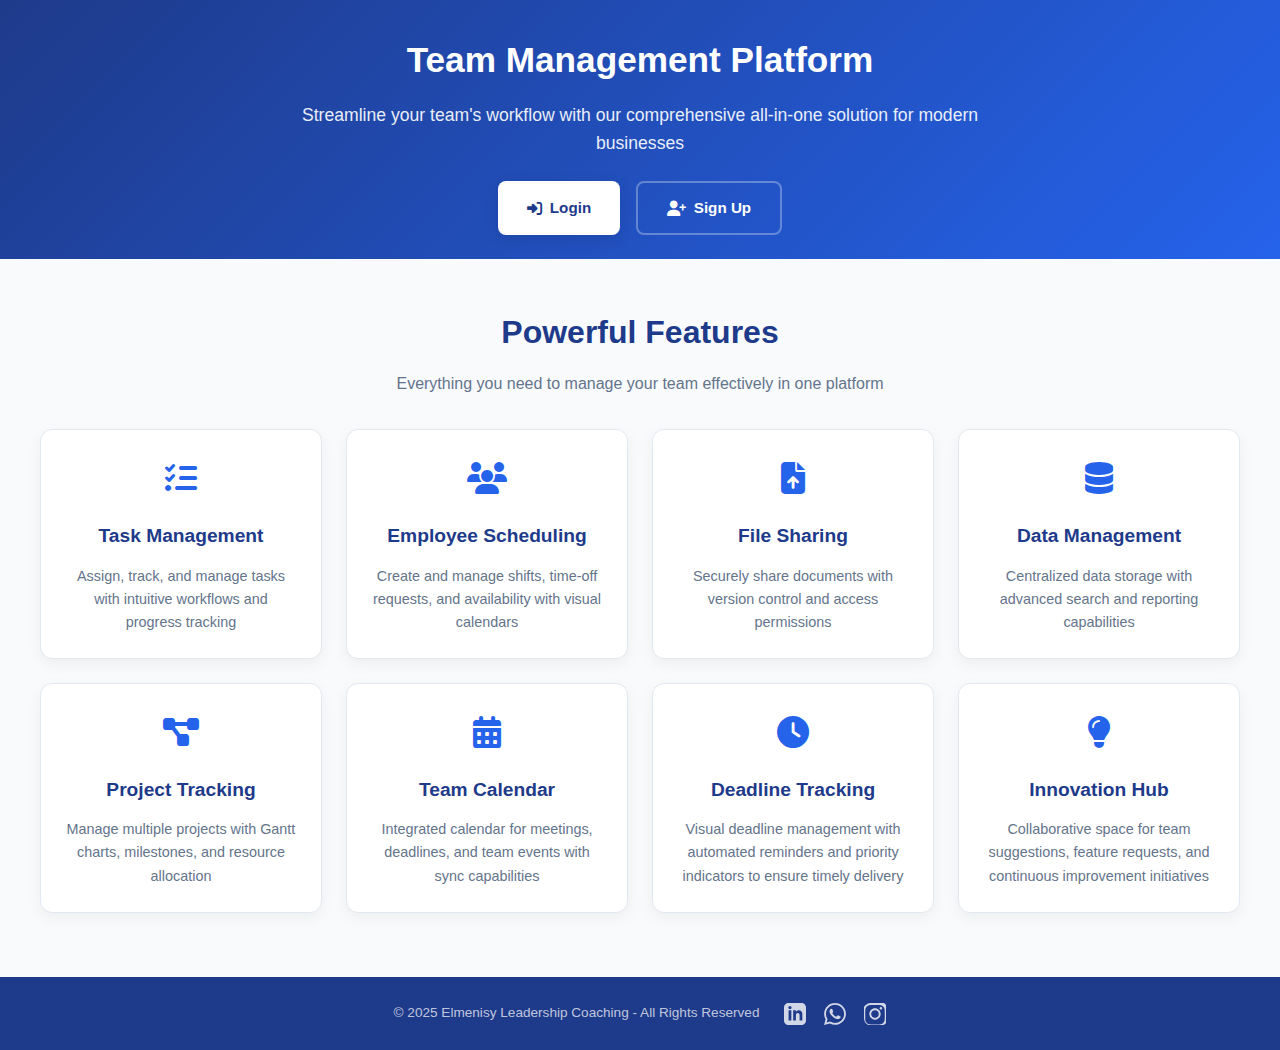
==== commit 721c5aef: "Update index.html" ====
--- a/index.html
+++ b/index.html
@@ -6,6 +6,7 @@
     <title>Team Management Platform</title>
     <link rel="stylesheet" href="https://cdnjs.cloudflare.com/ajax/libs/font-awesome/6.4.0/css/all.min.css">
     <style>
+        /* --- CSS Rules (تبقى كما هي) --- */
         :root {
             --primary: #2563eb;
             --primary-dark: #1e3a8a;
@@ -197,13 +198,6 @@
             gap: 25px;             /* Space between text and icons */
              /* --- End Footer Layout Changes --- */
         }
-
-        /* Original p styling removed as we use span/div now */
-        /* .footer-content p {
-            margin: 0;
-            font-size: 0.85rem;
-            opacity: 0.9;
-        } */
 
          /* --- Styles for New Footer Elements --- */
         .footer-text {
@@ -291,7 +285,7 @@
             </div>
 
             <div class="features">
-                {/* Feature cards remain the same */}
+                <!-- Feature cards remain the same -->
                  <div class="feature-card">
                     <div class="feature-icon">
                         <i class="fas fa-tasks"></i>
@@ -361,7 +355,8 @@
 
     <footer>
         <div class="footer-content">
-             {/* --- Footer Content Updated --- */}
+            <!-- Corrected Comment -->
+            <!-- --- Footer Content Updated --- -->
             <span class="footer-text">© 2025 Elmenisy Leadership Coaching - All Rights Reserved</span>
             <div class="social-icons">
                 <a href="https://www.linkedin.com/in/mohamedmenisy17/" target="_blank" rel="noopener noreferrer" aria-label="LinkedIn Profile">
@@ -371,10 +366,11 @@
                     <svg xmlns="http://www.w3.org/2000/svg" viewBox="0 0 24 24"><path d="M.057 24l1.687-6.163c-1.041-1.804-1.588-3.849-1.587-5.946.003-6.556 5.338-11.891 11.893-11.891 3.181.001 6.167 1.24 8.413 3.488 2.245 2.248 3.481 5.236 3.48 8.414-.003 6.557-5.338 11.892-11.893 11.892-1.99-.001-3.951-.5-5.688-1.448l-6.305 1.654zm6.597-3.807c1.676.995 3.276 1.591 5.392 1.592 5.448 0 9.886-4.434 9.889-9.885.002-5.462-4.415-9.89-9.881-9.892-5.452 0-9.887 4.434-9.889 9.884-.001 2.225.651 3.891 1.746 5.634l-.999 3.648 3.742-.981zm11.387-5.464c-.074-.124-.272-.198-.57-.347-.297-.149-1.758-.868-2.031-.967-.272-.099-.47-.149-.669.149-.198.297-.768.967-.941 1.165-.173.198-.347.223-.644.074-.297-.149-1.255-.462-2.39-1.475-.883-.788-1.48-1.761-1.653-2.059-.173-.297-.018-.458.13-.606.134-.133.297-.347.446-.521.151-.172.2-.296.3-.495.099-.198.05-.372-.025-.521-.075-.148-.669-1.611-.916-2.206-.242-.579-.487-.5-.669-.51-.173-.008-.371-.01-.57-.01s-.521.074-.792.372c-.272.296-1.04 1.016-1.04 2.479 0 1.462 1.065 2.875 1.213 3.074.149.198 2.096 3.2 5.077 4.487.709.306 1.262.489 1.694.626.712.226 1.36.194 1.872.118.571-.085 1.758-.719 2.006-1.413.248-.695.248-1.29.173-1.414z"/></svg>
                 </a>
                 <a href="https://www.instagram.com/mohamed_menisyy/profilecard/?igsh=d3ZwZDM4czRqMzB2" target="_blank" rel="noopener noreferrer" aria-label="Instagram Profile">
-                    <svg xmlns="http://www.w3.org/2000/svg" viewBox="0 0 24 24"><path d="M12 2.163c3.204 0 3.584.012 4.85.07 1.172.053 1.905.33 2.46.538.7.268 1.192.64 1.64 1.092.45.447.83 1.004 1.093 1.64.208.555.485 1.288.538 2.46.058 1.265.07 1.646.07 4.85s-.012 3.584-.07 4.85c-.053 1.172-.33 1.905-.538 2.46-.268.7-.64 1.192-1.092 1.64-.447.45-.997.827-1.64 1.093-.555.208-1.288.485-2.46.538-1.265.058-1.646.07-4.85.07s-3.584-.012-4.85-.07c-1.172-.053-1.905-.33-2.46-.538-.697-.268-1.19-.64-1.64-1.093-.45-.447-.827-.997-1.093-1.64-.208-.555-.485-1.288-.538-2.46-.058-1.265-.07-1.646-.07-4.85s.012-3.584.07-4.85c.053-1.172.33-1.905.538-2.46.268-.697.64-1.19 1.093-1.64.45-.45.997-.827 1.64-1.093.555-.208 1.288-.485 2.46-.538 1.265-.058 1.646-.07 4.85-.07zm0-2.163c-3.259 0-3.667.014-4.947.072-1.356.06-2.31.344-3.174.732-.884.396-1.627.96-2.377 1.71-.755.752-1.318 1.494-1.716 2.378-.386.863-.67 1.818-.73 3.172C.014 8.333 0 8.741 0 12s.014 3.667.072 4.947c.06 1.356.344 2.31.73 3.174.396.884.96 1.627 1.716 2.377.752.755 1.494 1.318 2.378 1.716.863.386 1.818.67 3.172.73 1.28.058 1.688.072 4.947.072s3.667-.014 4.947-.072c1.356-.06 2.31-.344 3.174-.73.884-.396 1.627-.96 2.377-1.716.755-.752 1.318-1.494 1.716-2.378.386-.863.67-1.818.73-3.172.058-1.28.072-1.688.072-4.947s-.014-3.667-.072-4.947c-.06-1.356-.344-2.31-.73-3.174-.396-.884-.96-1.627-1.716-2.377-.752-.755-1.494-1.318-2.378-1.716-.863-.386-1.818-.67-3.172-.73C15.667.014 15.259 0 12 0zm0 5.838c-3.403 0-6.162 2.759-6.162 6.162s2.759 6.162 6.162 6.162 6.162-2.759 6.162-6.162S15.403 5.838 12 5.838zm0 10.333c-2.306 0-4.171-1.865-4.171-4.171s1.865-4.171 4.171-4.171 4.171 1.865 4.171 4.171-1.865 4.171-4.171 4.171zm6.406-11.845c-.796 0-1.441.645-1.441 1.44s.645 1.44 1.441 1.44c.795 0 1.439-.645 1.439-1.44s-.644-1.44-1.439-1.44z"/></svg>
+                    <svg xmlns="http://www.w3.org/2000/svg" viewBox="0 0 24 24"><path d="M12 2.163c3.204 0 3.584.012 4.85.07 1.172.053 1.905.33 2.46.538.7.268 1.192.64 1.64 1.092.45.447.83 1.004 1.093 1.64.208.555.485 1.288.538 2.46.058 1.265.07 1.646.07 4.85s-.012 3.584-.07 4.85c-.053 1.172-.33 1.905-.538 2.46-.268.7-.64 1.192-1.092 1.64-.447.45-.997.827-1.64 1.093-.555.208-1.288.485-2.46.538-1.265.058-1.646.07-4.85.07s-3.584-.012-4.85-.07c-1.172-.053-1.905-.33-2.46-.538-.697-.268-1.19-.64-1.64-1.093-.45-.447-.827-.997-1.093-1.64-.208-.555-.485 1.288-.538-2.46-.058-1.265-.07-1.646-.07-4.85s.012-3.584.07-4.85c.053-1.172.33-1.905.538-2.46.268-.697.64-1.19 1.093-1.64.45-.45.997-.827 1.64-1.093.555-.208 1.288-.485 2.46-.538 1.265-.058 1.646-.07 4.85-.07zm0-2.163c-3.259 0-3.667.014-4.947.072-1.356.06-2.31.344-3.174.732-.884.396-1.627.96-2.377 1.71-.755.752-1.318 1.494-1.716 2.378-.386.863-.67 1.818-.73 3.172C.014 8.333 0 8.741 0 12s.014 3.667.072 4.947c.06 1.356.344 2.31.73 3.174.396.884.96 1.627 1.716 2.377.752.755 1.494 1.318 2.378 1.716.863.386 1.818.67 3.172.73 1.28.058 1.688.072 4.947.072s3.667-.014 4.947-.072c1.356-.06 2.31-.344 3.174-.73.884-.396 1.627-.96 2.377-1.716.755-.752 1.318-1.494 1.716-2.378.386-.863.67-1.818.73-3.172.058-1.28.072-1.688.072-4.947s-.014-3.667-.072-4.947c-.06-1.356-.344-2.31-.73-3.174-.396-.884-.96-1.627-1.716-2.377-.752-.755-1.494-1.318-2.378-1.716-.863-.386-1.818-.67-3.172-.73C15.667.014 15.259 0 12 0zm0 5.838c-3.403 0-6.162 2.759-6.162 6.162s2.759 6.162 6.162 6.162 6.162-2.759 6.162-6.162S15.403 5.838 12 5.838zm0 10.333c-2.306 0-4.171-1.865-4.171-4.171s1.865-4.171 4.171-4.171 4.171 1.865 4.171 4.171-1.865 4.171-4.171 4.171zm6.406-11.845c-.796 0-1.441.645-1.441 1.44s.645 1.44 1.441 1.44c.795 0 1.439-.645 1.439-1.44s-.644-1.44-1.439-1.44z"/></svg>
                 </a>
             </div>
-            {/* --- End Footer Content Update --- */}
+             <!-- Corrected Comment -->
+            <!-- --- End Footer Content Update --- -->
         </div>
     </footer>
 
@@ -393,7 +389,6 @@
                             // Optional: stop observing after animation
                             // observer.unobserve(entry.target);
                         }
-                        // Note: No 'else' block to reset, animation runs once on entry
                     });
                 }, { threshold: 0.1 });
 
